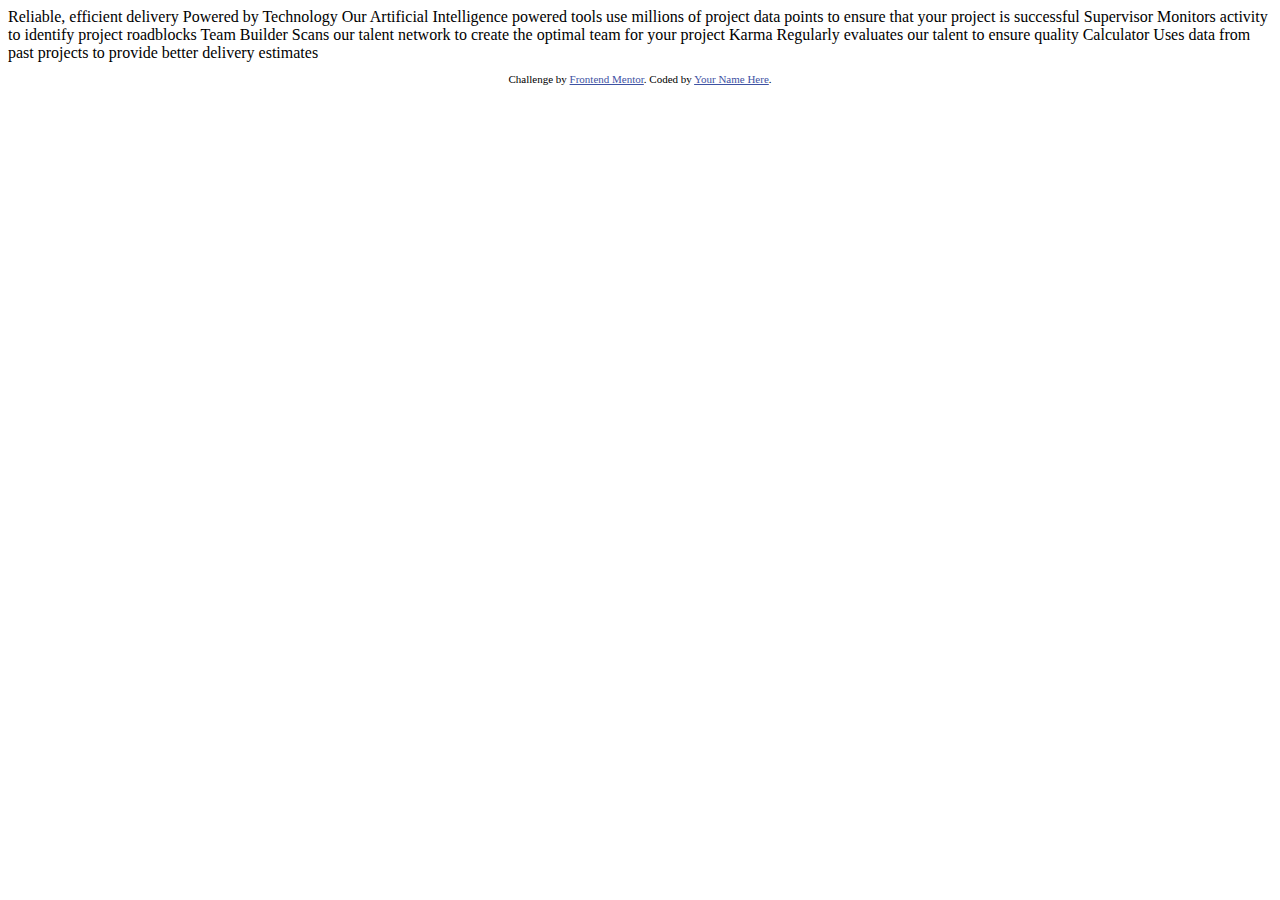
==== index.html @ 0489b3ea "Unziped Project" ====
<!DOCTYPE html>
<html lang="en">
<head>
  <meta charset="UTF-8">
  <meta name="viewport" content="width=device-width, initial-scale=1.0"> <!-- displays site properly based on user's device -->

  <link rel="icon" type="image/png" sizes="32x32" href="./images/favicon-32x32.png">
  
  <title>Frontend Mentor | Four card feature section</title>

  <!-- Feel free to remove these styles or customise in your own stylesheet 👍 -->
  <style>
    .attribution { font-size: 11px; text-align: center; }
    .attribution a { color: hsl(228, 45%, 44%); }
  </style>
</head>
<body>
  
  Reliable, efficient delivery
  Powered by Technology

  Our Artificial Intelligence powered tools use millions of project data points 
  to ensure that your project is successful

  Supervisor
  Monitors activity to identify project roadblocks

  Team Builder
  Scans our talent network to create the optimal team for your project

  Karma
  Regularly evaluates our talent to ensure quality

  Calculator
  Uses data from past projects to provide better delivery estimates

  
  <footer>
    <p class="attribution">
      Challenge by <a href="https://www.frontendmentor.io?ref=challenge" target="_blank">Frontend Mentor</a>. 
      Coded by <a href="#">Your Name Here</a>.
    </p>
  </footer>
</body>
</html>
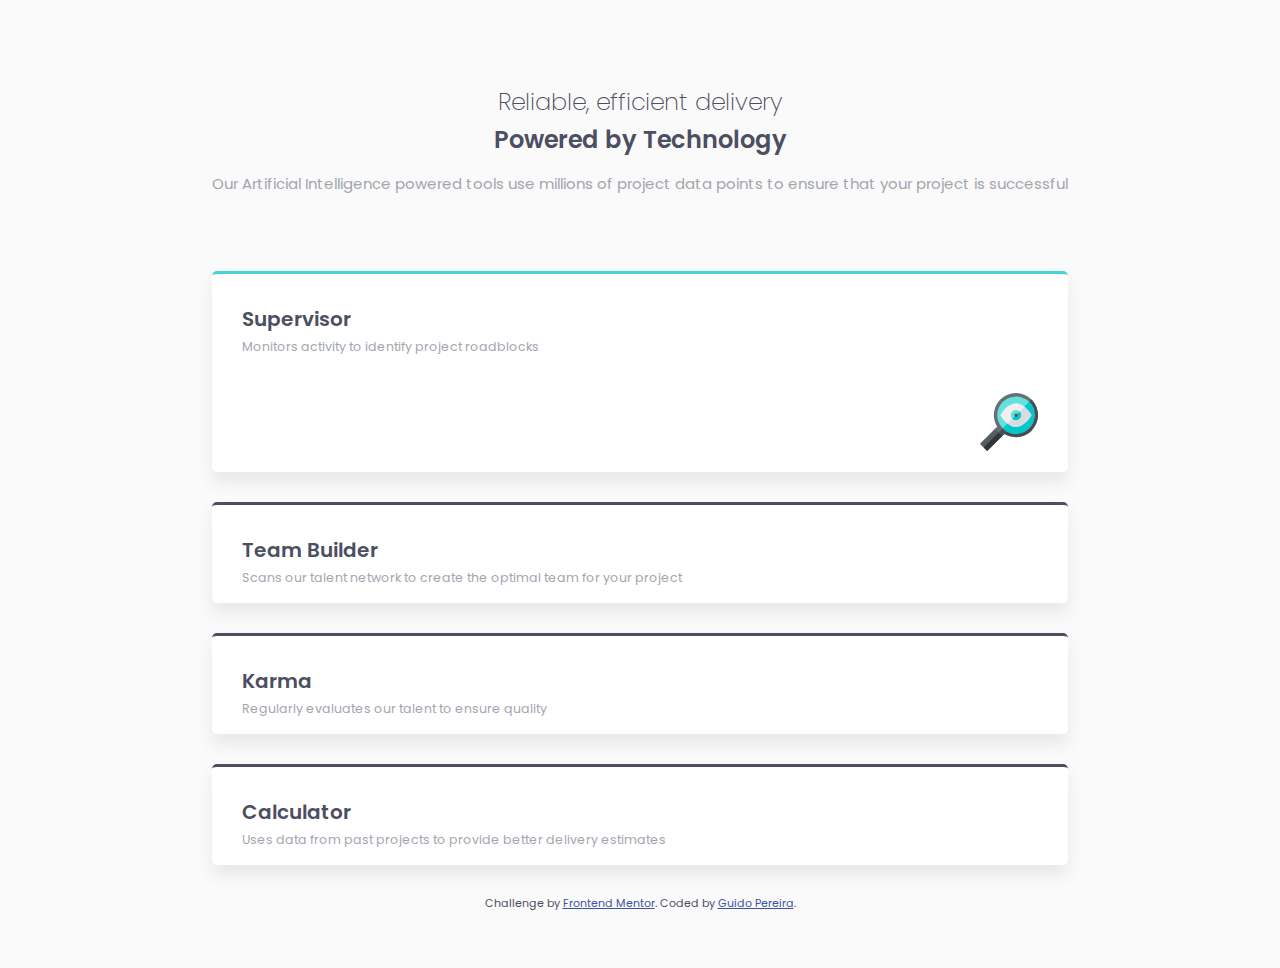
==== commit e68ef920: "Started Styling" ====
--- a/index.html
+++ b/index.html
@@ -1,45 +1,55 @@
 <!DOCTYPE html>
 <html lang="en">
-<head>
-  <meta charset="UTF-8">
-  <meta name="viewport" content="width=device-width, initial-scale=1.0"> <!-- displays site properly based on user's device -->
+  <head>
+    <meta charset="UTF-8">
+    <meta name="viewport" content="width=device-width, initial-scale=1.0">
 
-  <link rel="icon" type="image/png" sizes="32x32" href="./images/favicon-32x32.png">
-  
-  <title>Frontend Mentor | Four card feature section</title>
+    <link rel="icon" type="image/png" sizes="32x32" href="./images/favicon-32x32.png">
+    
+    <title>Frontend Mentor | Four card feature section</title>
 
-  <!-- Feel free to remove these styles or customise in your own stylesheet 👍 -->
-  <style>
-    .attribution { font-size: 11px; text-align: center; }
-    .attribution a { color: hsl(228, 45%, 44%); }
-  </style>
-</head>
-<body>
-  
-  Reliable, efficient delivery
-  Powered by Technology
+    <style>
+      .attribution { font-size: 11px; text-align: center; }
+      .attribution a { color: hsl(228, 45%, 44%); }
+    </style>
 
-  Our Artificial Intelligence powered tools use millions of project data points 
-  to ensure that your project is successful
-
-  Supervisor
-  Monitors activity to identify project roadblocks
-
-  Team Builder
-  Scans our talent network to create the optimal team for your project
-
-  Karma
-  Regularly evaluates our talent to ensure quality
-
-  Calculator
-  Uses data from past projects to provide better delivery estimates
-
-  
-  <footer>
-    <p class="attribution">
-      Challenge by <a href="https://www.frontendmentor.io?ref=challenge" target="_blank">Frontend Mentor</a>. 
-      Coded by <a href="#">Your Name Here</a>.
-    </p>
-  </footer>
-</body>
+      <link rel="stylesheet" href="./css/styles.css">
+  </head>
+  <body>
+    <div class="main">
+      <header>
+        <div class="sub-title">Reliable, efficient delivery</div>
+        <h2>Powered by Technology</h2>
+        <p>Our Artificial Intelligence powered tools use millions of project data points 
+          to ensure that your project is successful</p>
+      </header>
+      <section class="container">
+        <article class="cyan-border">
+          <h2>Supervisor</h2>
+          <small>Monitors activity to identify project roadblocks</small>
+          <div class="img-right">
+            <img src="./images/icon-supervisor.svg" alt="Magnifing Glass" />
+          </div>
+        </article>
+        <article>
+          <h2>Team Builder</h2>
+          <small>Scans our talent network to create the optimal team for your project</small>
+        </article>
+        <article>
+          <h2>Karma</h2>
+          <small>Regularly evaluates our talent to ensure quality</small>
+        </article>
+        <article>
+          <h2>Calculator</h2>
+          <small>Uses data from past projects to provide better delivery estimates</small>
+        </article>
+      </section>
+      <footer>
+        <p class="attribution">
+          Challenge by <a href="https://www.frontendmentor.io?ref=challenge" target="_blank">Frontend Mentor</a>. 
+          Coded by <a href="#">Guido Pereira</a>.
+        </p>
+      </footer>
+    </div>
+  </body>
 </html>--- a/css/styles.css
+++ b/css/styles.css
@@ -0,0 +1,94 @@
+@import url("https://fonts.googleapis.com/css?family=Poppins:200,400,600&display=swap");
+* {
+  -webkit-box-sizing: border-box;
+          box-sizing: border-box;
+}
+
+body {
+  font-family: "Poppins", sans-serif;
+  font-size: 15px;
+  background-color: #fafafa;
+  color: #4c4e61;
+  margin: 0;
+  display: -webkit-box;
+  display: -ms-flexbox;
+  display: flex;
+}
+
+.main {
+  margin: 0 auto;
+  padding: 5em 2em 3em 2em;
+}
+
+header {
+  text-align: center;
+}
+
+header .sub-title {
+  margin-top: 0.38em;
+  font-weight: 200;
+  font-size: 24px;
+}
+
+header h2 {
+  margin: 0.1em 0;
+  font-weight: 600;
+  font-size: 24px;
+}
+
+header p {
+  margin-top: 1em;
+  font-weight: 400;
+  color: #a3a5ae;
+  line-height: 1.6em;
+}
+
+section {
+  margin-top: 5em;
+}
+
+section article {
+  background-color: white;
+  margin-bottom: 2em;
+  padding: 2em 2em 1em 2em;
+  border-radius: 5px;
+  -webkit-box-shadow: 0 10px 15px 0 rgba(76, 78, 97, 0.1);
+          box-shadow: 0 10px 15px 0 rgba(76, 78, 97, 0.1);
+  border-top: 3.5px solid;
+}
+
+section article h2 {
+  margin: 0;
+  font-weight: 600;
+  font-size: 20px;
+}
+
+section article small {
+  color: #a3a5ae;
+}
+
+section article .img-right {
+  text-align: right;
+  margin-top: 2.45em;
+}
+
+section article .img-right img {
+  width: 58px;
+}
+
+section .cyan-border {
+  border-color: #45d3d3;
+}
+
+section .red-border {
+  border-color: #ea5353;
+}
+
+section .orange-border {
+  border-color: #fcaf4a;
+}
+
+section .blue-border {
+  border-color: #ea5353;
+}
+/*# sourceMappingURL=styles.css.map */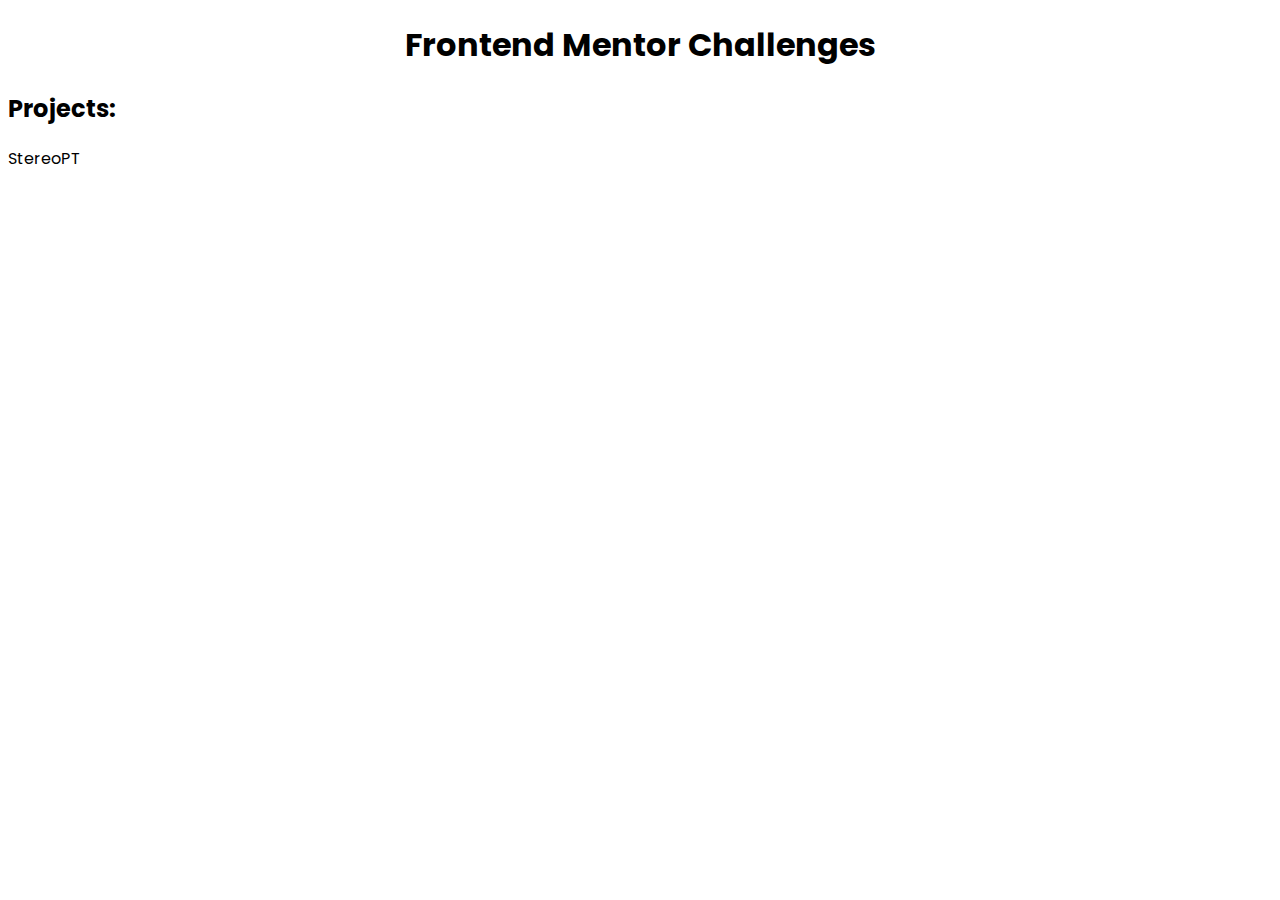
==== commit ec4cddbb: "Zeit Repo" ====
--- a/index.html
+++ b/index.html
@@ -1,55 +1,20 @@
 <!DOCTYPE html>
 <html lang="en">
-  <head>
-    <meta charset="UTF-8">
-    <meta name="viewport" content="width=device-width, initial-scale=1.0">
+    <head>
+        <meta charset="UTF-8">
+        <meta name="viewport" content="width=device-width, initial-scale=1.0">
+        <title>Frontend Mentor Projects - Main Page</title>
+        <link rel="stylesheet" href="./style.css">
+    </head>
 
-    <link rel="icon" type="image/png" sizes="32x32" href="./images/favicon-32x32.png">
-    
-    <title>Frontend Mentor | Four card feature section</title>
+    <body>
+        <div class="container">
+            <h1>Frontend Mentor Challenges</h1>
+            <h2>Projects:</h2>
+            <ul id="projectList"></ul>
+        </div>
 
-    <style>
-      .attribution { font-size: 11px; text-align: center; }
-      .attribution a { color: hsl(228, 45%, 44%); }
-    </style>
-
-      <link rel="stylesheet" href="./css/styles.css">
-  </head>
-  <body>
-    <div class="main">
-      <header>
-        <div class="sub-title">Reliable, efficient delivery</div>
-        <h2>Powered by Technology</h2>
-        <p>Our Artificial Intelligence powered tools use millions of project data points 
-          to ensure that your project is successful</p>
-      </header>
-      <section class="container">
-        <article class="cyan-border">
-          <h2>Supervisor</h2>
-          <small>Monitors activity to identify project roadblocks</small>
-          <div class="img-right">
-            <img src="./images/icon-supervisor.svg" alt="Magnifing Glass" />
-          </div>
-        </article>
-        <article>
-          <h2>Team Builder</h2>
-          <small>Scans our talent network to create the optimal team for your project</small>
-        </article>
-        <article>
-          <h2>Karma</h2>
-          <small>Regularly evaluates our talent to ensure quality</small>
-        </article>
-        <article>
-          <h2>Calculator</h2>
-          <small>Uses data from past projects to provide better delivery estimates</small>
-        </article>
-      </section>
-      <footer>
-        <p class="attribution">
-          Challenge by <a href="https://www.frontendmentor.io?ref=challenge" target="_blank">Frontend Mentor</a>. 
-          Coded by <a href="#">Guido Pereira</a>.
-        </p>
-      </footer>
-    </div>
-  </body>
+        <footer>StereoPT</footer>
+        <script src="./script.js"></script>
+    </body>
 </html>--- a/style.css
+++ b/style.css
@@ -0,0 +1,13 @@
+@import url('https://fonts.googleapis.com/css?family=Poppins:300,500&display=swap');
+
+* {
+    box-sizing: border-box;
+}
+
+body {
+    font-family: 'Poppins', sans-serif;
+}
+
+h1 {
+    text-align: center;
+}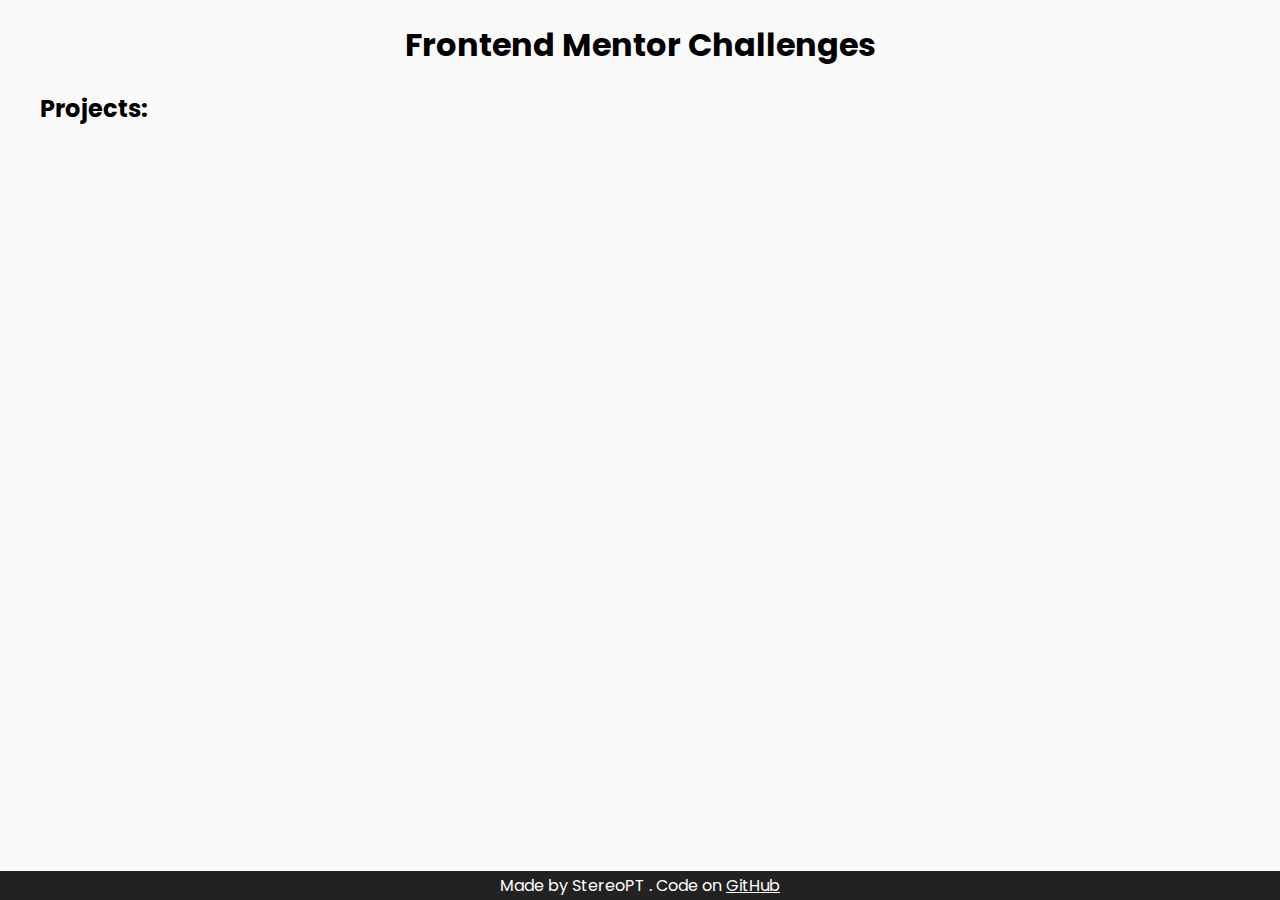
==== commit c43ce747: "Zeit .css" ====
--- a/index.html
+++ b/index.html
@@ -11,10 +11,15 @@
         <div class="container">
             <h1>Frontend Mentor Challenges</h1>
             <h2>Projects:</h2>
-            <ul id="projectList"></ul>
+            <ul id="projectList"> </ul>
         </div>
 
-        <footer>StereoPT</footer>
+        <footer>
+            Made by StereoPT . Code on
+			<a target="_blank" href="https://github.com/StereoPT/FrontendMentor">
+				GitHub
+			</a>
+        </footer>
         <script src="./script.js"></script>
     </body>
 </html>--- a/style.css
+++ b/style.css
@@ -6,8 +6,47 @@
 
 body {
     font-family: 'Poppins', sans-serif;
+    background-color: #fafafa;
+}
+
+.container {
+    width: 1200px;
+    margin: auto;
+    max-width: 100%;
 }
 
 h1 {
     text-align: center;
+}
+
+h2 {
+    position: relative;
+}
+
+ul {
+	display: flex;
+	flex-wrap: wrap;
+	justify-content: center;
+	list-style-type: none;
+	padding: 0;
+}
+
+footer {
+	background-color: #222;
+	color: #fff;
+	font-size: 16px;
+	position: fixed;
+	bottom: 0;
+	left: 0;
+	padding: 2px;
+	width: 100%;
+	text-align: center;
+}
+
+footer a {
+	color: #fff;
+}
+
+footer i {
+	color: red;
 }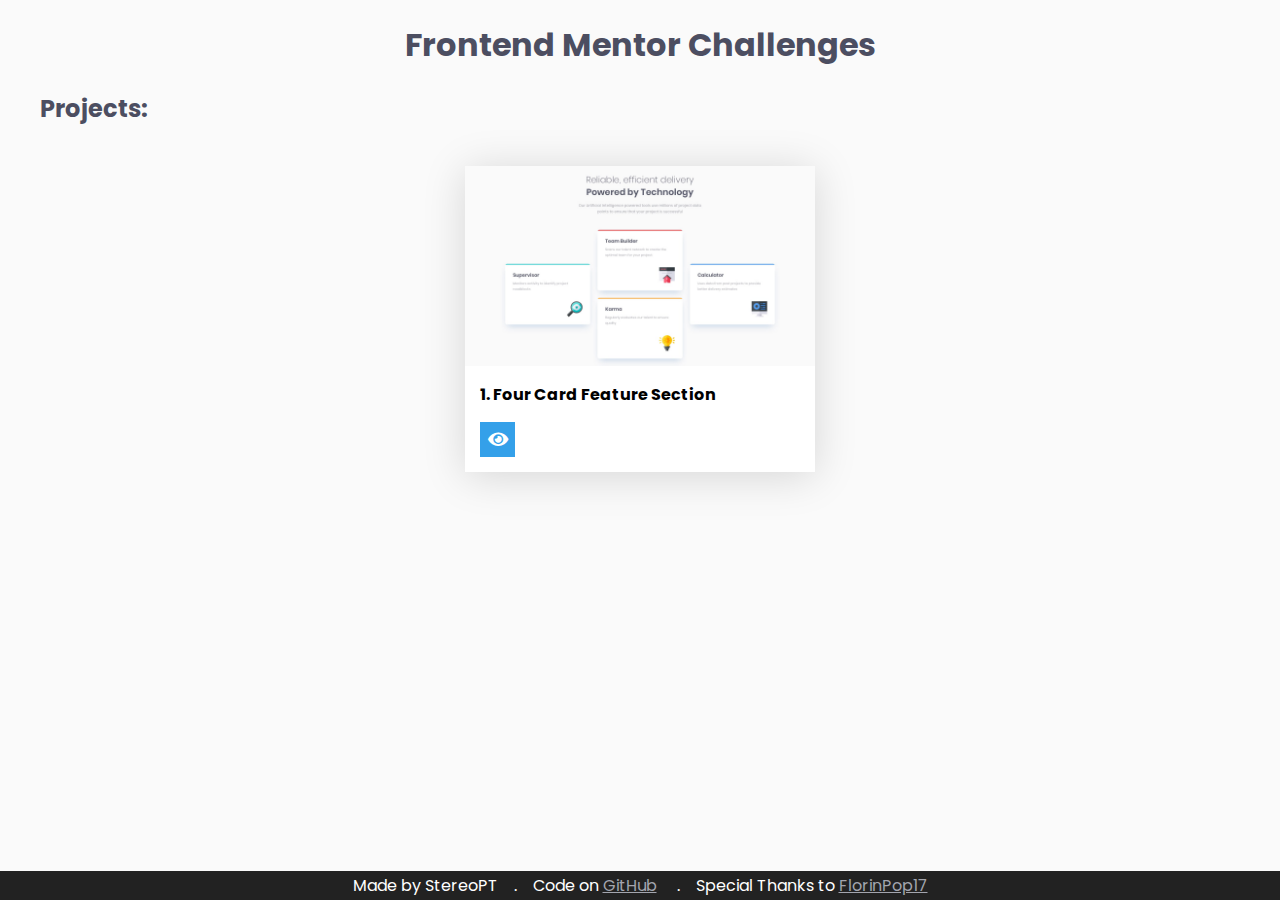
==== commit e7e72aea: "Zeit Improvements" ====
--- a/index.html
+++ b/index.html
@@ -4,6 +4,8 @@
         <meta charset="UTF-8">
         <meta name="viewport" content="width=device-width, initial-scale=1.0">
         <title>Frontend Mentor Projects - Main Page</title>
+
+        <link rel="stylesheet" href="https://cdnjs.cloudflare.com/ajax/libs/font-awesome/5.12.1/css/all.min.css" />
         <link rel="stylesheet" href="./style.css">
     </head>
 
@@ -15,10 +17,10 @@
         </div>
 
         <footer>
-            Made by StereoPT . Code on
-			<a target="_blank" href="https://github.com/StereoPT/FrontendMentor">
-				GitHub
-			</a>
+            Made by StereoPT&emsp;.&emsp;Code on
+			<a target="_blank" href="https://github.com/StereoPT/FrontendMentor">GitHub</a>
+            &emsp;.&emsp;Special Thanks to 
+             <a target="_blank"href="https://github.com/florinpop17/frontend-mentor-challenges">FlorinPop17</a>
         </footer>
         <script src="./script.js"></script>
     </body>
--- a/style.css
+++ b/style.css
@@ -16,11 +16,13 @@
 }
 
 h1 {
-    text-align: center;
+	text-align: center;
+	color: hsl(234, 12%, 34%);
 }
 
 h2 {
-    position: relative;
+	position: relative;
+	color: hsl(234, 12%, 34%);
 }
 
 ul {
@@ -29,6 +31,62 @@
 	justify-content: center;
 	list-style-type: none;
 	padding: 0;
+}
+
+ul li {
+	background-color: #fff;
+	box-shadow: 0px 4px 40px 0px rgba(0, 0, 0, 0.15);
+	margin: 20px;
+	width: 350px;
+}
+
+ul li a {
+	color: #000;
+	text-decoration: none;
+}
+
+ul li img {
+	display: block;
+	object-fit: cover;
+	margin-bottom: 15px;
+	transition: transform 0.3s ease;
+	height: 200px;
+	width: 350px;
+}
+
+ul li p {
+	font-weight: bold;
+	padding: 0 15px;
+	margin-bottom: 0;
+}
+
+.links-container {
+	padding: 15px;
+}
+
+.links-container a {
+	color: #fff;
+	display: inline-flex;
+	align-items: center;
+	justify-content: center;
+	font-size: 18px;
+	text-decoration: none;
+	margin-right: 5px;
+	height: 35px;
+	width: 35px;
+	transition: transform 0.3s ease;
+}
+
+.links-container a.blue {
+	background-color: #34a0e9;
+}
+
+.links-container a.youtube {
+	background-color: #ea0000;
+}
+
+.links-container a:hover {
+	transform: scale(1.2);
 }
 
 footer {
@@ -44,9 +102,5 @@
 }
 
 footer a {
-	color: #fff;
-}
-
-footer i {
-	color: red;
+	color: hsl(229, 6%, 66%);
 }